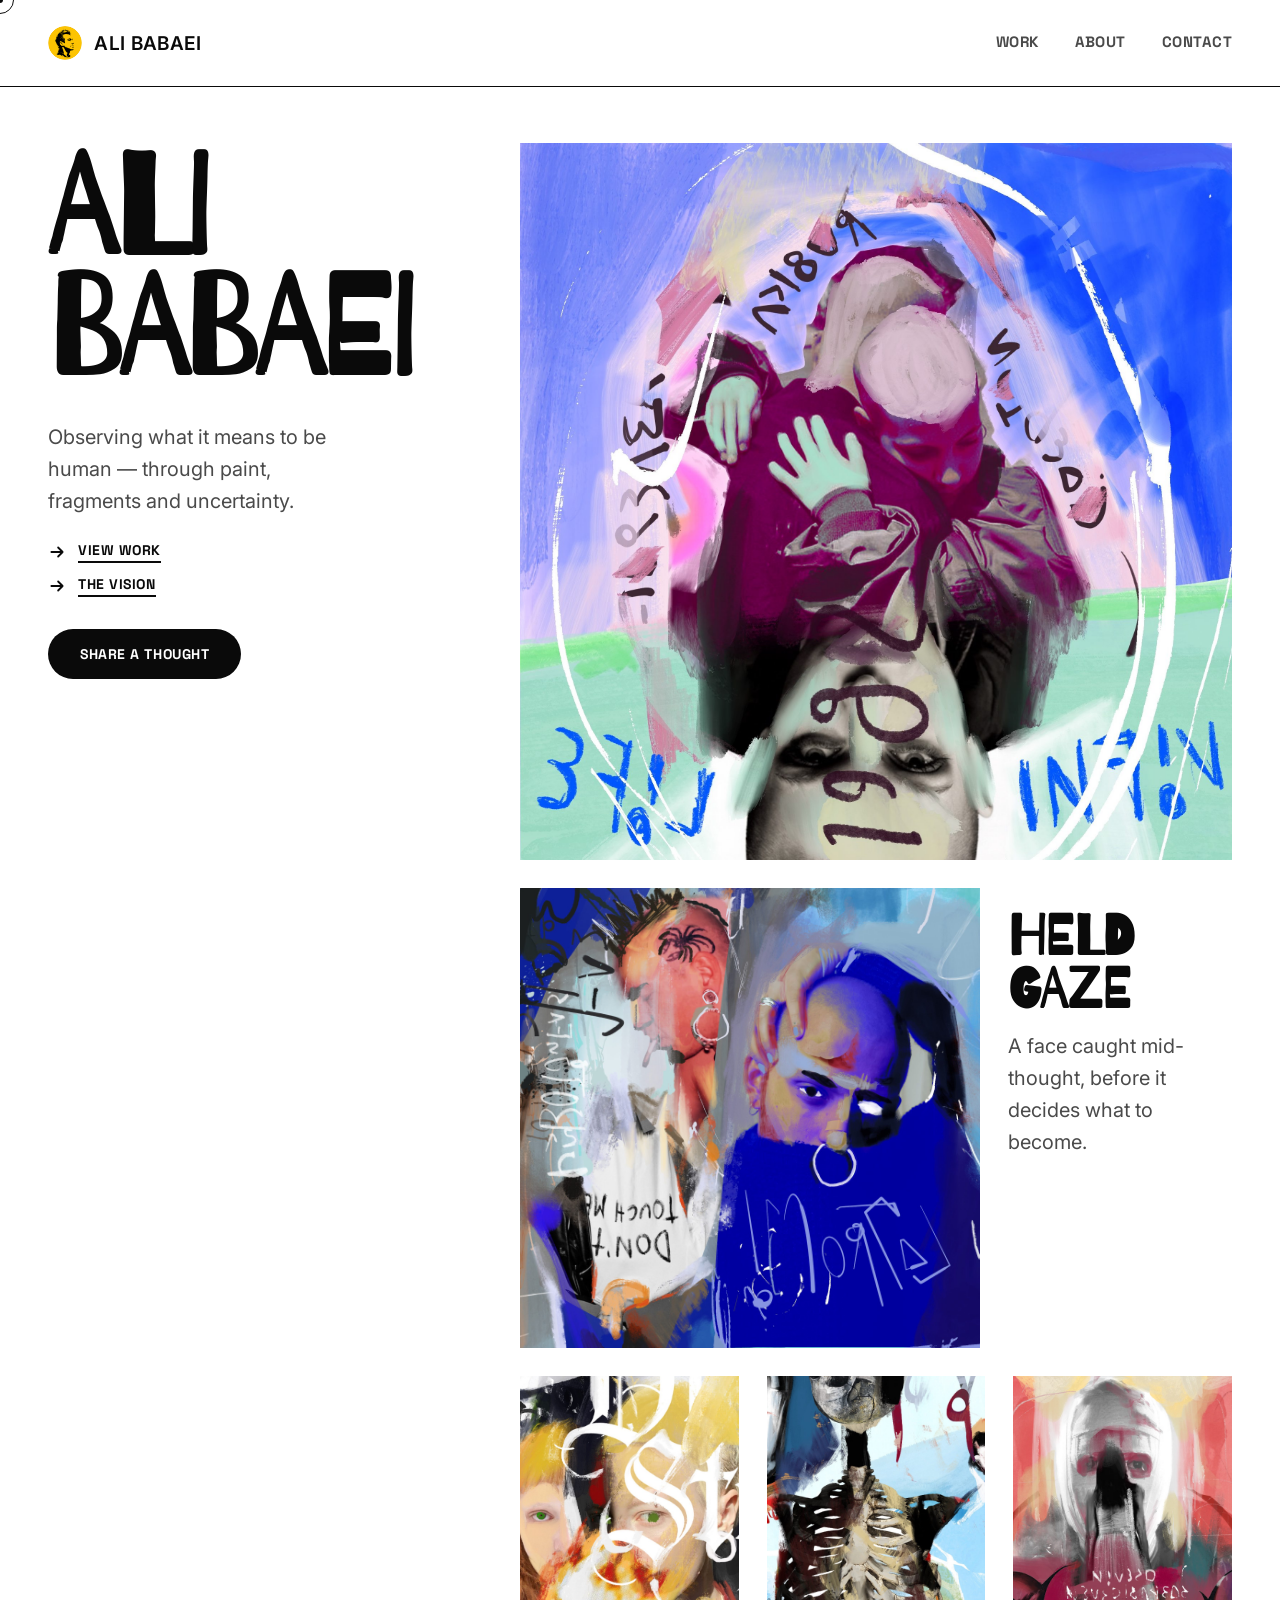
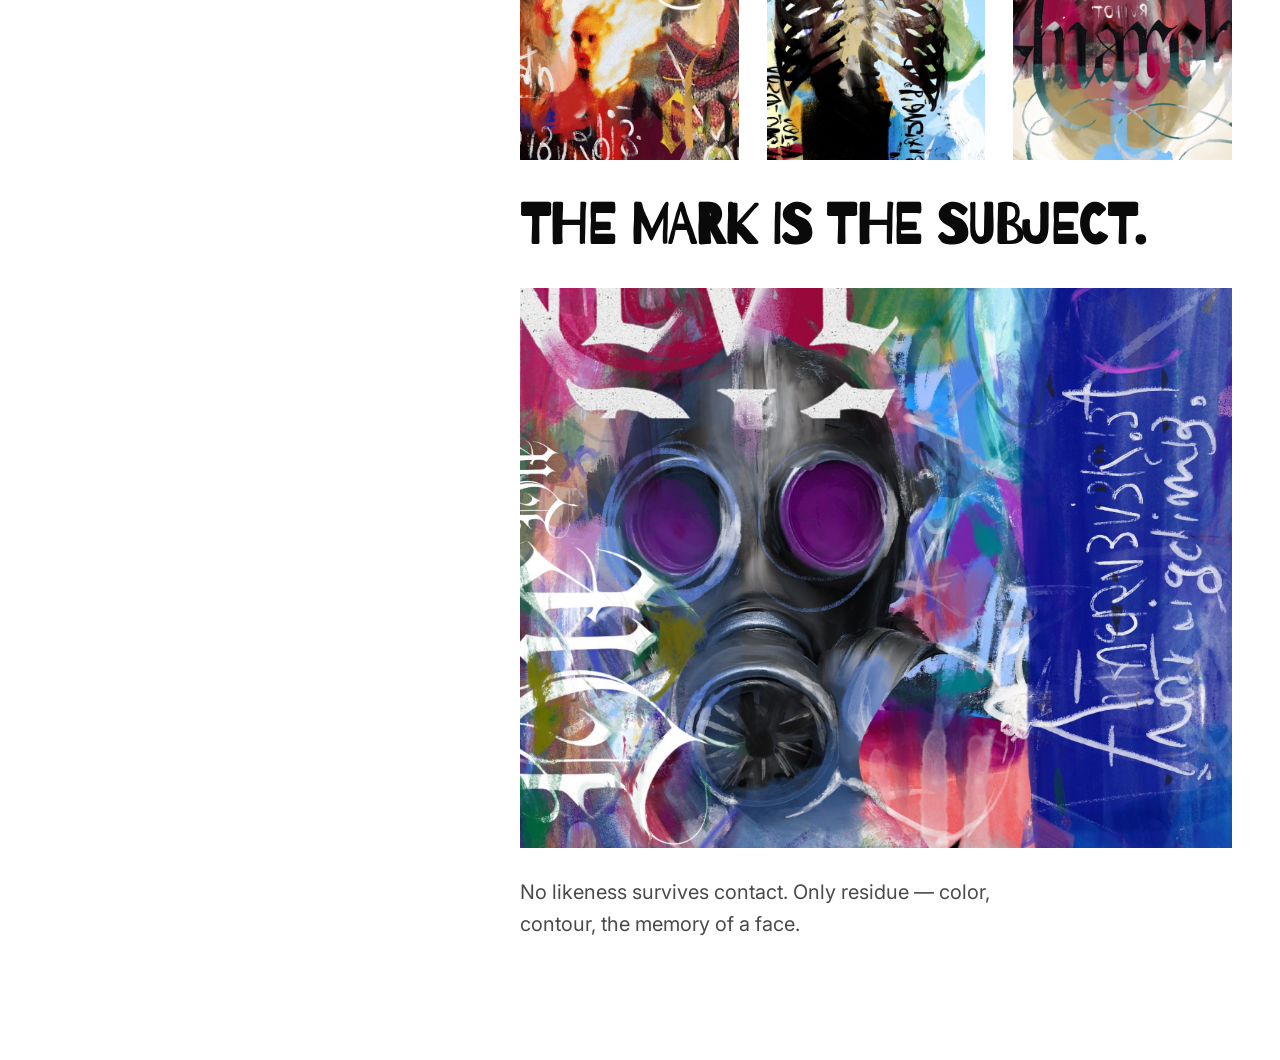
==== index.html @ 044dee49 "Rename home 'The Practice' link to 'The Vision'" ====
<!DOCTYPE html>
<html lang="en">
<head>
<!-- Microsoft Clarity -->
<script type="text/javascript">
    (function(c,l,a,r,i,t,y){
        c[a]=c[a]||function(){(c[a].q=c[a].q||[]).push(arguments)};
        t=l.createElement(r);t.async=1;t.src="https://www.clarity.ms/tag/"+i;
        y=l.getElementsByTagName(r)[0];y.parentNode.insertBefore(t,y);
    })(window, document, "clarity", "script", "xvpvw9si75");
</script>
<meta charset="utf-8">
<meta name="viewport" content="width=device-width, initial-scale=1">
<title>Ali Babaei — Designer &amp; Painter</title>
<meta name="description" content="Ali Babaei is a designer working in UX/product design, and a painter. This is his painting portfolio — portraiture, collage and raw mark-making.">
<link rel="canonical" href="https://alibabaei.art/">

<meta property="og:type" content="website">
<meta property="og:site_name" content="Ali Babaei">
<meta property="og:title" content="Ali Babaei — Designer & Painter">
<meta property="og:description" content="Ali Babaei is a designer working in UX/product design, and a painter. This is his painting portfolio — portraiture, collage and raw mark-making.">
<meta property="og:url" content="https://alibabaei.art/">
<meta property="og:image" content="https://alibabaei.art/assets/paintings/painting-10.jpg">
<meta name="twitter:card" content="summary_large_image">
<meta name="twitter:title" content="Ali Babaei — Designer & Painter">
<meta name="twitter:description" content="Ali Babaei is a designer working in UX/product design, and a painter. This is his painting portfolio.">
<meta name="twitter:image" content="https://alibabaei.art/assets/paintings/painting-10.jpg">

<link rel="icon" type="image/svg+xml" href="favicon.svg">
<link rel="preconnect" href="https://fonts.googleapis.com">
<link href="https://fonts.googleapis.com/css2?family=Barriecito&family=Space+Grotesk:wght@400;500;700&family=Inter:wght@400;500;600&display=swap" rel="stylesheet">
<link rel="stylesheet" href="css/style.css?v=6">
<script type="application/ld+json">
{
  "@context": "https://schema.org",
  "@type": "Person",
  "name": "Ali Babaei",
  "url": "https://alibabaei.art/",
  "image": "https://alibabaei.art/assets/paintings/painting-10.jpg",
  "jobTitle": "Designer & Painter",
  "description": "Ali Babaei is a designer working in UX/product design, and a painter exploring portraiture, collage and raw mark-making.",
  "email": "mailto:alibabaeinote@gmail.com"
}
</script>
</head>
<body>

<div id="root" class="root">

  <div id="cursor-dot" class="cursor-dot"></div>
  <div id="cursor-ring" class="cursor-ring"></div>

  <header class="header">
    <div id="nav-logo" class="logo" tabindex="0" role="button" aria-label="Go home">
      <img src="assets/avatar.png" alt="" class="logo-avatar">
      <span>Ali Babaei</span>
    </div>
    <nav class="nav">
      <div id="nav-work" class="nav-item" tabindex="0" role="button">Work</div>
      <div id="nav-about" class="nav-item" tabindex="0" role="button">About</div>
      <div id="nav-contact" class="nav-item" tabindex="0" role="button">Contact</div>
    </nav>
  </header>

  <main id="view"></main>

  <div id="lightbox" class="lightbox" hidden></div>

</div>

<script src="js/paintings.js?v=6"></script>
<script src="js/app.js?v=6"></script>
</body>
</html>
---- css/style.css ----
/* Ali Babaei Portfolio — design tokens (see ../DESIGN_SYSTEM.md) */
:root {
  --paper: #ffffff;
  --ink: #0a0a0a;
  --muted: #4a4a4a;
  --paper-97: rgba(255, 255, 255, .97);

  --font-display: 'Barriecito', cursive;
  --font-label: 'Space Grotesk', sans-serif;
  --font-body: 'Inter', sans-serif;

  /* Mobile type scale: multiplier applied to a desktop base size to get
     that element's minimum size on mobile (<=700px). Keeps the ratio
     explicit and in one place instead of picking mobile sizes by eye. */
  --mobile-heading-scale: 1.4;

  /* Page shell: padding shared by every top-level page section
     (Home, Gallery, About, Contact). The header sits in normal document
     flow (not fixed), so --page-pad-y is just top breathing room, not
     clearance for an overlay. */
  --page-pad-y: clamp(32px, 6vw, 56px);
  --page-pad-x: clamp(20px, 5vw, 48px);
  --page-pad-bottom: 120px;

  /* Spacing scale (4px base) — use these for gap/padding/margin instead of
     picking pixel values by eye. Named by multiplier (space-3 = 3x4 = 12px)
     so new steps can slot in without renaming existing ones. */
  --space-2: 8px;
  --space-3: 12px;
  --space-4: 16px;
  --space-5: 20px;
  --space-6: 24px;
  --space-7: 28px;
  --space-8: 32px;
  --space-9: 36px;
  --space-10: 40px;
  --space-12: 48px;

  /* Body/lede type scale — the one fluid size used for every paragraph
     that isn't a heading or small UI label (About copy, taglines, notes). */
  --font-body-size: clamp(17px, 2vw, 20px);

  /* Signature motion curve — a soft, decelerating ease used for page-enter
     and image-hover transitions. */
  --ease-signature: cubic-bezier(.16, 1, .3, 1);

  /* Radius scale */
  --radius-pill: 999px;

  /* Z-index scale, low to high */
  --z-lightbox: 900;
  --z-cursor: 9999;
}

* { box-sizing: border-box; }
html, body { margin: 0; padding: 0; }
body {
  background: var(--paper);
  font-family: var(--font-body);
  -webkit-font-smoothing: antialiased;
  color: var(--ink);
}
a { color: var(--ink); text-decoration: none; }
a:hover { color: var(--ink); }
::selection { background: var(--ink); color: var(--paper); }

@keyframes pageIn {
  from { opacity: 0; transform: translateY(28px); }
  to { opacity: 1; transform: translateY(0); }
}
@keyframes lbIn {
  from { opacity: 0; transform: scale(.94); }
  to { opacity: 1; transform: scale(1); }
}

.root {
  position: relative;
  background: var(--paper);
  min-height: 100vh;
  cursor: none;
}

/* Custom cursor */
.cursor-dot {
  position: fixed; top: 0; left: 0;
  width: 6px; height: 6px;
  margin-left: -3px; margin-top: -3px;
  background: var(--ink);
  border-radius: 50%;
  pointer-events: none;
  z-index: var(--z-cursor);
  will-change: transform;
}
.cursor-ring {
  position: fixed; top: 0; left: 0;
  width: 28px; height: 28px;
  margin-left: -14px; margin-top: -14px;
  border: 1.5px solid var(--ink);
  border-radius: 50%;
  pointer-events: none;
  z-index: var(--z-cursor);
  transition: width .2s ease, height .2s ease, margin .2s ease, border-color .2s ease;
  will-change: transform;
}
.cursor-ring.grow {
  width: 64px; height: 64px;
  margin: -32px 0 0 -32px;
}
@media (hover: none) {
  .cursor-dot, .cursor-ring { display: none; }
  .root { cursor: auto; }
}

/* Header */
.header {
  display: flex; align-items: center; justify-content: space-between;
  flex-wrap: wrap; gap: var(--space-3);
  padding: clamp(16px, 3vw, 26px) clamp(20px, 5vw, 48px);
  background: var(--paper);
  border-bottom: 1px solid var(--ink);
}
.logo {
  display: flex; align-items: center; gap: var(--space-3);
  font-family: var(--font-body);
  font-weight: 600;
  font-size: clamp(15px, 2.2vw, 19px);
  letter-spacing: .02em;
  text-transform: uppercase;
  cursor: none;
}
.logo-avatar {
  width: 1.8em; height: 1.8em;
  border-radius: 50%;
  object-fit: cover;
  display: block;
  flex: none;
}
.nav { display: flex; gap: clamp(18px, 4vw, 36px); }
.nav-item {
  font-family: var(--font-label);
  font-weight: 700;
  font-size: 15px;
  letter-spacing: .03em;
  text-transform: uppercase;
  cursor: none;
  color: var(--muted);
  border-bottom: 2px solid transparent;
  padding-bottom: 2px;
}
.nav-item.active { color: var(--ink); border-bottom-color: var(--ink); }

/* Shared page section */
.page {
  animation: pageIn .8s var(--ease-signature) both;
}

/* Label text: small bold uppercase UI chrome — buttons, nav-style links,
   gallery meta, lightbox close. Reused as-is; page-specific rules below
   only add position/spacing/extra decoration on top of this. */
.icon-link span,
.pill-button span,
.poster-head,
.lightbox-close {
  font-family: var(--font-label);
  font-weight: 700;
  font-size: 14px;
  letter-spacing: .04em;
  text-transform: uppercase;
}

/* Display heading: the site's large uppercase headline style (Barriecito).
   Used at three sizes — hero name, page titles, and H2/statement text —
   forming the display type scale documented in DESIGN_SYSTEM.md. */
.home .home-name,
.home-h2,
.home-statement div,
.page h1 {
  font-family: var(--font-display);
  font-weight: 700;
  text-transform: uppercase;
  letter-spacing: -.01em;
}

/* Muted copy: secondary paragraphs (taglines, closing lines, notes,
   captions). Shares --font-body-size with .about p — same fluid scale,
   just muted instead of ink-colored. */
.home-tagline,
.home-closing,
.home-row-text p,
.contact-note {
  font-size: var(--font-body-size);
  line-height: 1.6;
  color: var(--muted);
  margin: 0;
}

/* Home */
.home {
  padding: var(--page-pad-y) var(--page-pad-x) var(--page-pad-bottom);
  display: flex; flex-wrap: wrap; gap: var(--space-9);
}
.home-sidebar {
  /* top matches --page-pad-y exactly: once the (non-fixed) header has
     scrolled past, that's the sidebar's natural gap from the viewport top,
     so sticky engages at the same offset instead of visibly snapping.
     min-height is capped (not just calc(100vh - 220px)) so the button
     settles low on the page without the links-to-button gap ballooning
     on tall viewports. */
  position: sticky;
  top: var(--page-pad-y);
  align-self: flex-start;
  flex: 1 1 320px; min-width: 280px; max-width: 500px;
  min-height: min(420px, calc(100vh - 220px));
  display: flex; flex-direction: column; justify-content: space-between;
  gap: var(--space-8);
}
.home-sidebar-top {
  display: flex; flex-direction: column;
}
.home .home-name {
  line-height: .86;
  font-size: clamp(56px, 11vw, 160px);
  margin: 0;
}
.home-tagline {
  max-width: 320px;
  margin-top: var(--space-9);
}
.home-links { display: flex; flex-direction: column; gap: var(--space-3); margin-top: var(--space-6); }
.icon-link {
  display: flex; align-items: center; gap: var(--space-3);
  cursor: none; width: max-content;
}
.icon-link svg { display: block; flex: none; }
.icon-link span {
  border-bottom: 2px solid var(--ink);
  padding-bottom: 2px;
}
.pill-button {
  display: flex; align-items: center; justify-content: center; gap: var(--space-3);
  background: var(--ink); color: var(--paper);
  border-radius: var(--radius-pill);
  padding: var(--space-4) var(--space-8);
  cursor: none;
  transition: transform .25s ease;
  width: max-content;
}
.pill-button:hover { transform: translateY(-2px); }
@media (max-width: 700px) {
  .header {
    flex-wrap: nowrap;
    padding-left: var(--space-4);
    padding-right: var(--space-4);
  }
  .logo-avatar {
    width: 1.5em; height: 1.5em;
  }
  .nav {
    gap: var(--space-3);
  }
  .nav-item {
    font-size: 13px;
  }
  .home-sidebar {
    position: static;
    min-height: auto;
    justify-content: flex-start;
    gap: var(--space-9);
  }
  .home .home-name {
    /* min = desktop base (56px) x --mobile-heading-scale */
    font-size: clamp(calc(56px * var(--mobile-heading-scale)), 19vw, 130px);
  }
  .home-tagline {
    /* was --space-9 (36px) via gap on the desktop-authored layout, minus
       28px to tuck it under the bigger mobile name; now margin-top is the
       only spacing source, so this is that same net ~8px directly. */
    margin-top: var(--space-2);
  }
}

.home-content {
  flex: 2 1 480px; min-width: 280px;
  display: flex; flex-direction: column; gap: var(--space-7);
}
.image-tile { overflow: hidden; cursor: none; }
.image-tile img {
  width: 100%; height: 100%;
  object-fit: cover; display: block;
  transition: transform .6s ease;
}
.image-tile:hover img { transform: scale(1.05); }
.image-tile.tile-hero-a { height: clamp(320px, 56vw, 720px); }
.image-tile.tile-hero-a:hover img { transform: scale(1.03); }
.image-tile.tile-hero-b { height: clamp(240px, 36vw, 460px); }
.image-tile.tile-feat { height: clamp(220px, 30vw, 400px); }
.image-tile.tile-feat-d { height: clamp(280px, 44vw, 560px); }
.image-tile.tile-feat-d:hover img { transform: scale(1.03); }

.home-row { display: flex; flex-wrap: wrap; gap: var(--space-7); align-items: start; }
.home-row-b { flex: 1.3 1 260px; }
.home-row-text { flex: .7 1 220px; padding-top: var(--space-5); }
.home-h2 {
  font-size: clamp(30px, 5vw, 56px);
  line-height: .95;
  margin: 0 0 var(--space-4);
}
.home-grid3 {
  display: grid;
  grid-template-columns: repeat(auto-fit, minmax(180px, 1fr));
  gap: var(--space-7);
}
.home-statement {
  display: flex; flex-wrap: wrap; gap: var(--space-7); align-items: center; padding: var(--space-2) 0;
}
.home-statement div {
  flex: 1 1 240px;
  font-size: clamp(30px, 5vw, 56px);
  line-height: 1;
  margin: 0;
}
.home-closing {
  max-width: 520px;
}

/* Gallery */
.gallery {
  padding: var(--page-pad-y) var(--page-pad-x) var(--page-pad-bottom);
}
.gallery-grid {
  display: grid;
  grid-template-columns: repeat(auto-fit, minmax(240px, 1fr));
  gap: 1px;
  background: var(--ink);
  border: 1px solid var(--ink);
}
/* Above mobile: intentional exception to the single mobile breakpoint (see
   DESIGN_SYSTEM.md) — auto-fit alone flips between 2/3/4+ columns depending
   on the exact viewport width, and keeps adding columns on very wide
   screens instead of growing the tiles. Pin it to a consistent 4-across
   grid so tiles get wider, not more numerous. */
@media (min-width: 701px) {
  .gallery-grid {
    grid-template-columns: repeat(4, 1fr);
  }
}
.poster {
  padding: var(--space-6);
  height: clamp(280px, 40vw, 420px);
  display: flex; flex-direction: column;
  cursor: none;
  background: var(--paper); color: var(--ink);
}
.poster.dark { background: var(--ink); color: var(--paper); }
.poster-head {
  display: flex; justify-content: space-between;
}
.poster-image {
  flex: 1;
  display: flex; align-items: flex-end;
  overflow: hidden;
  margin-top: var(--space-5);
}
.poster-image img {
  width: 100%; height: 100%;
  object-fit: cover; display: block;
  transition: transform .6s var(--ease-signature);
}
.poster:hover .poster-image img { transform: scale(1.06); }

/* Page titles */
.page h1 {
  font-size: clamp(40px, 7vw, 96px);
  margin: 0 0 var(--space-12);
}

/* About */
.about {
  padding: var(--page-pad-y) var(--page-pad-x) var(--page-pad-bottom);
  max-width: 900px;
}
.about h1 { margin: 0 0 var(--space-10); }
.about p { font-size: var(--font-body-size); line-height: 1.6; margin: 0 0 var(--space-7); }
.about p:last-child { color: var(--muted); margin-bottom: 0; }

/* Contact */
.contact {
  padding: var(--page-pad-y) var(--page-pad-x) var(--page-pad-bottom);
  min-height: 100vh;
  display: flex; flex-direction: column; justify-content: center;
}
.contact h1 {
  font-size: clamp(48px, 10vw, 140px);
  margin: 0 0 var(--space-6);
  line-height: .9;
}
.contact-note {
  max-width: 480px;
  margin-bottom: var(--space-8);
}
.contact a {
  font-family: var(--font-label);
  font-weight: 700;
  font-size: clamp(24px, 3.4vw, 40px);
  text-decoration: underline;
  text-underline-offset: 8px;
  width: max-content;
  display: block;
  cursor: none;
}

/* Lightbox */
.lightbox {
  position: fixed; inset: 0; z-index: var(--z-lightbox);
  background: var(--paper-97);
  display: flex; align-items: center; justify-content: center;
  animation: lbIn .35s ease both;
  transition: opacity .2s var(--ease-signature);
}
.lightbox[hidden] { display: none; }
.lightbox-inner {
  position: relative; max-width: 88vw; max-height: 88vh;
  transition: transform .2s var(--ease-signature);
  touch-action: none;
}
.lightbox-inner.dragging { transition: none; }
.lightbox-inner img {
  max-width: 88vw; max-height: 88vh;
  object-fit: contain; display: block;
  box-shadow: 0 30px 80px rgba(0, 0, 0, .15);
}
.lightbox-label {
  position: absolute; bottom: -42px; left: 0;
  font-family: var(--font-label);
  font-weight: 700;
  font-size: 14px;
}
.lightbox-close,
.lightbox-prev,
.lightbox-next {
  position: fixed;
  font-family: var(--font-label);
  font-weight: 700;
  cursor: none;
}
.lightbox-close {
  top: clamp(16px, 3vw, 30px);
  right: clamp(20px, 5vw, 48px);
}
.lightbox-prev,
.lightbox-next {
  top: 50%;
  transform: translateY(-50%);
  font-size: 28px;
}
.lightbox-prev { left: clamp(12px, 4vw, 36px); }
.lightbox-next { right: clamp(12px, 4vw, 36px); }
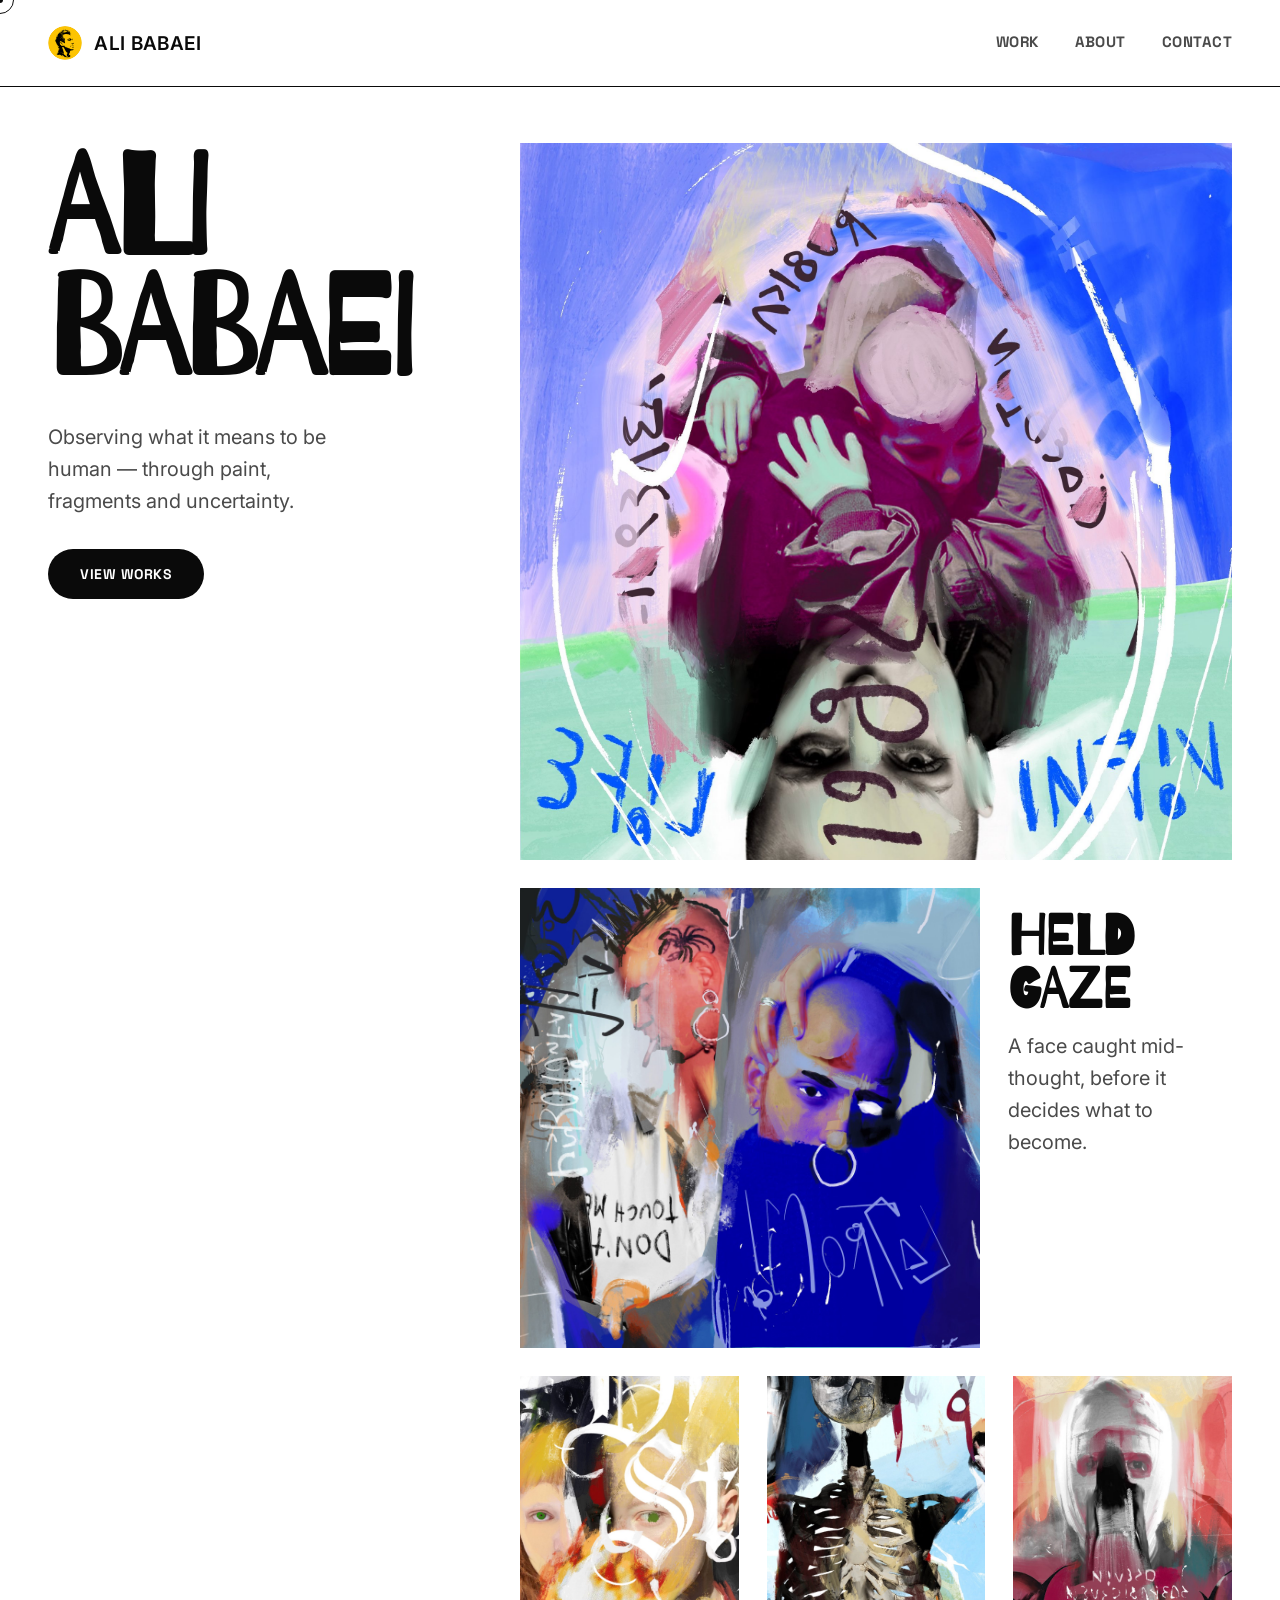
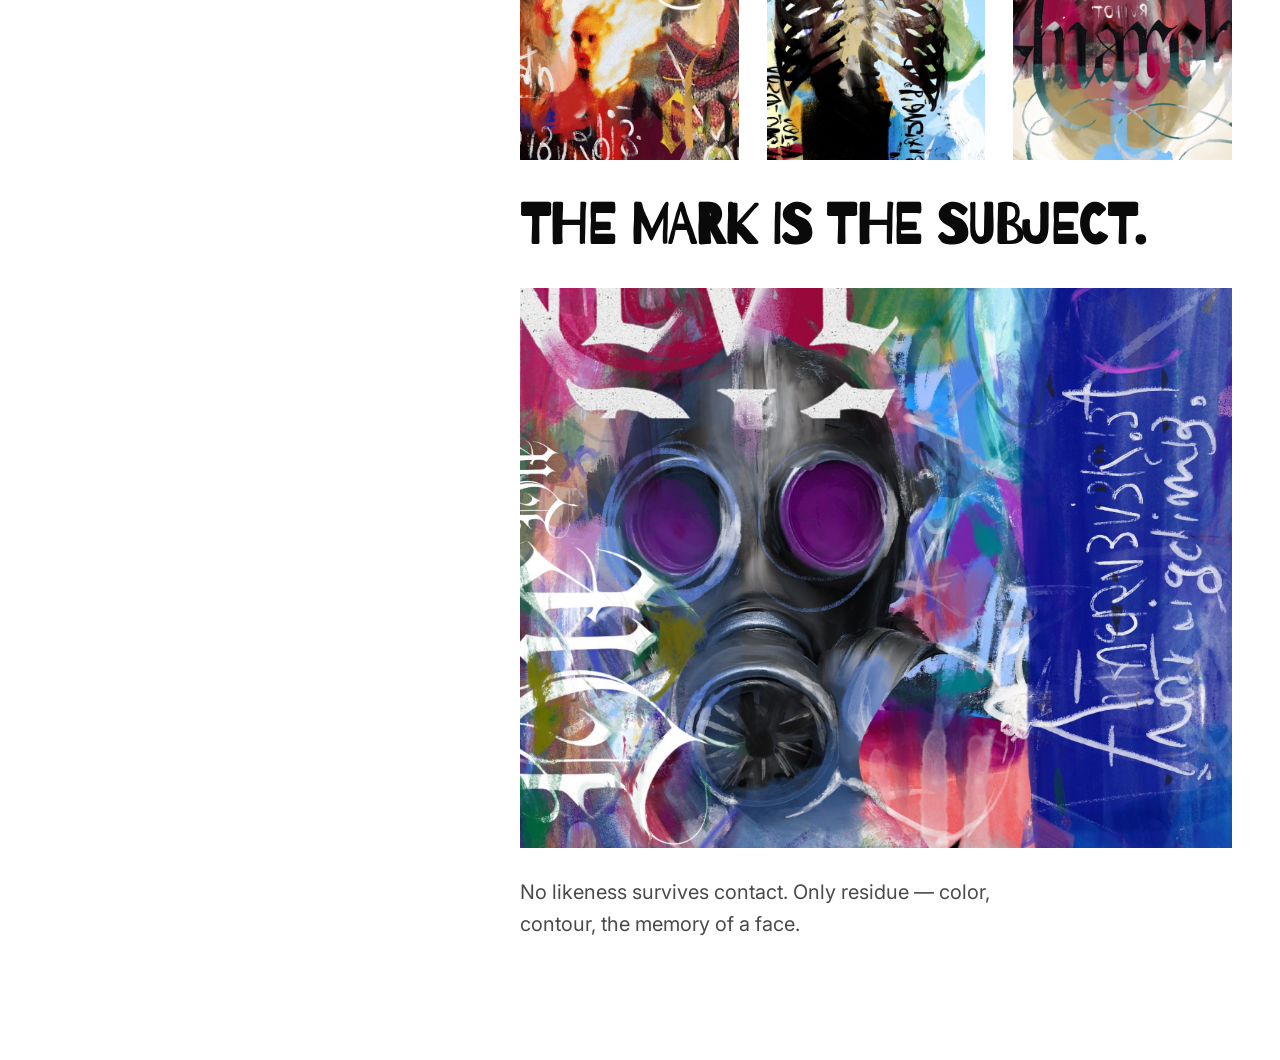
==== commit f11eae8b: "Simplify home sidebar to a single View Works CTA Removes the "View Work" / "The Vision" link row; th" ====
--- a/index.html
+++ b/index.html
@@ -29,7 +29,7 @@
 <link rel="icon" type="image/svg+xml" href="favicon.svg">
 <link rel="preconnect" href="https://fonts.googleapis.com">
 <link href="https://fonts.googleapis.com/css2?family=Barriecito&family=Space+Grotesk:wght@400;500;700&family=Inter:wght@400;500;600&display=swap" rel="stylesheet">
-<link rel="stylesheet" href="css/style.css?v=6">
+<link rel="stylesheet" href="css/style.css?v=9">
 <script type="application/ld+json">
 {
   "@context": "https://schema.org",
@@ -68,7 +68,6 @@
 
 </div>
 
-<script src="js/paintings.js?v=6"></script>
-<script src="js/app.js?v=6"></script>
+<script src="js/app.js?v=9"></script>
 </body>
 </html>
--- a/css/style.css
+++ b/css/style.css
@@ -157,7 +157,6 @@
 /* Label text: small bold uppercase UI chrome — buttons, nav-style links,
    gallery meta, lightbox close. Reused as-is; page-specific rules below
    only add position/spacing/extra decoration on top of this. */
-.icon-link span,
 .pill-button span,
 .poster-head,
 .lightbox-close {
@@ -226,16 +225,6 @@
   max-width: 320px;
   margin-top: var(--space-9);
 }
-.home-links { display: flex; flex-direction: column; gap: var(--space-3); margin-top: var(--space-6); }
-.icon-link {
-  display: flex; align-items: center; gap: var(--space-3);
-  cursor: none; width: max-content;
-}
-.icon-link svg { display: block; flex: none; }
-.icon-link span {
-  border-bottom: 2px solid var(--ink);
-  padding-bottom: 2px;
-}
 .pill-button {
   display: flex; align-items: center; justify-content: center; gap: var(--space-3);
   background: var(--ink); color: var(--paper);
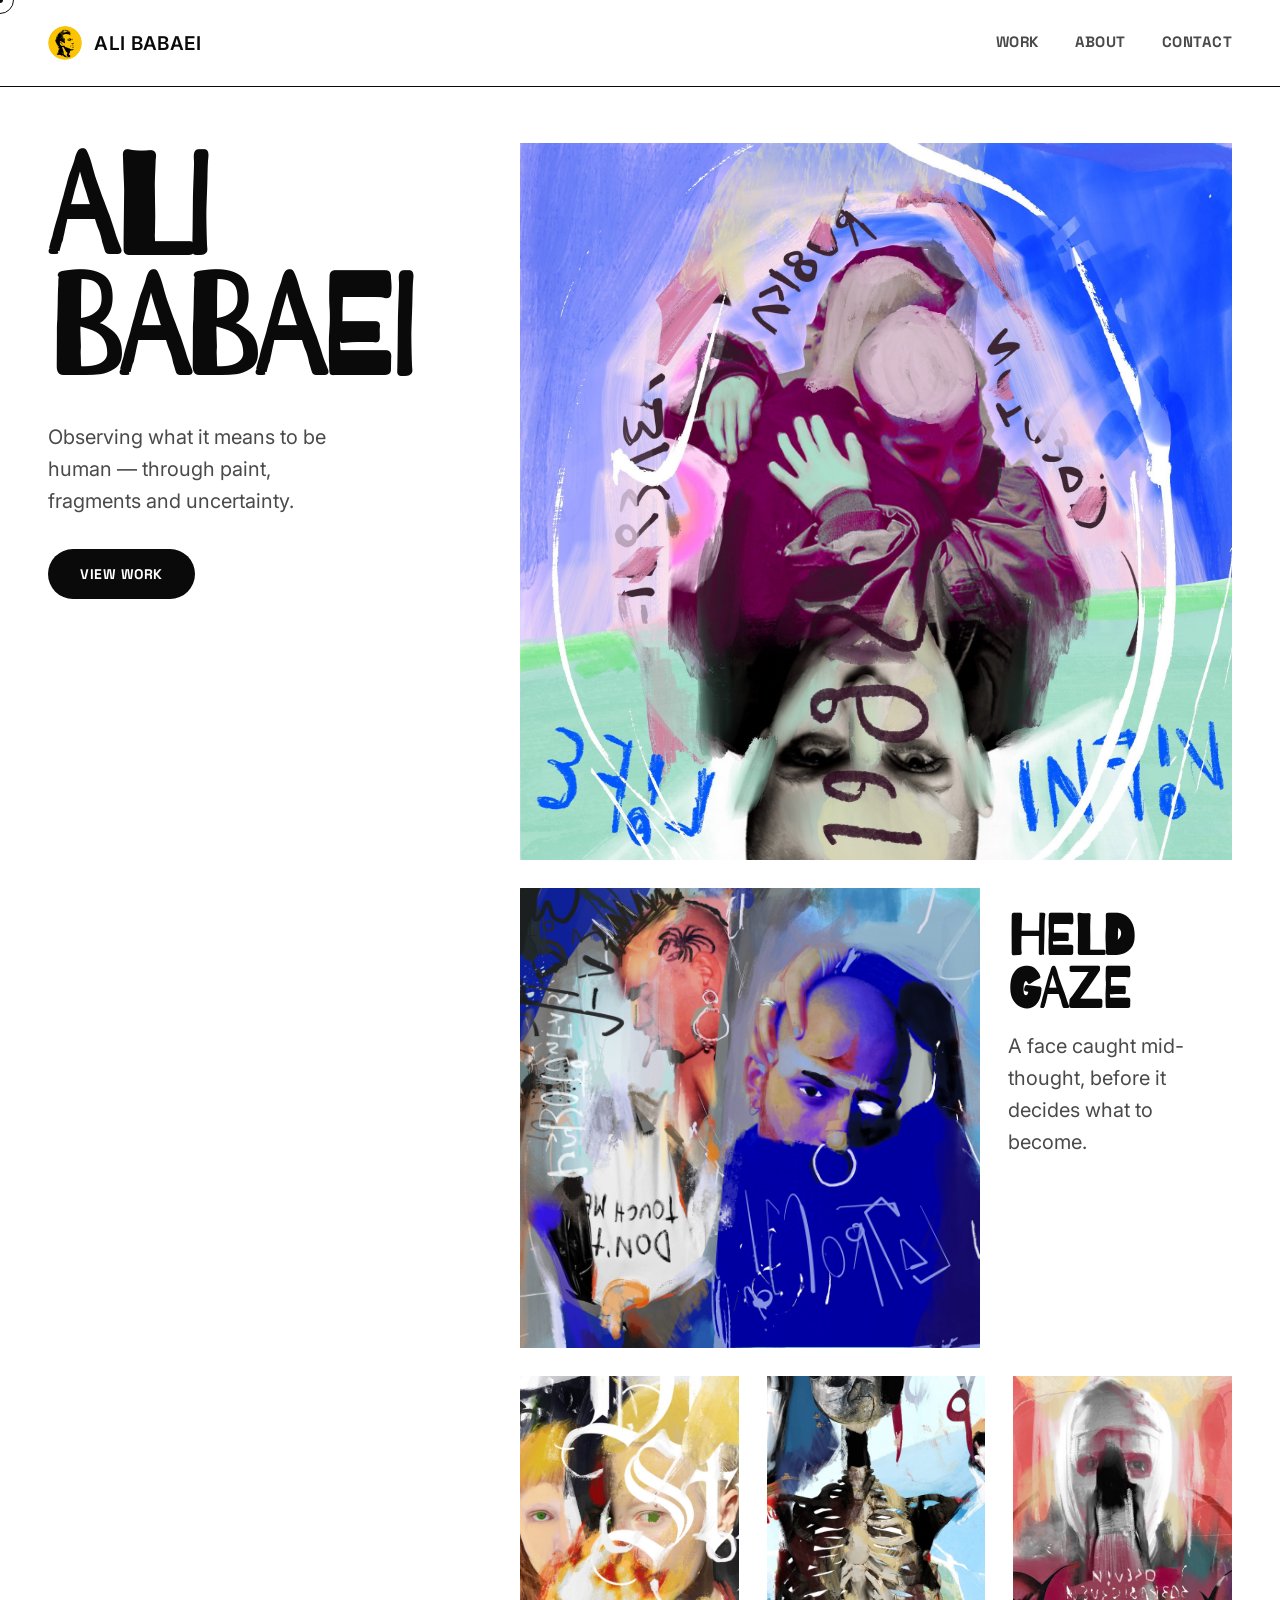
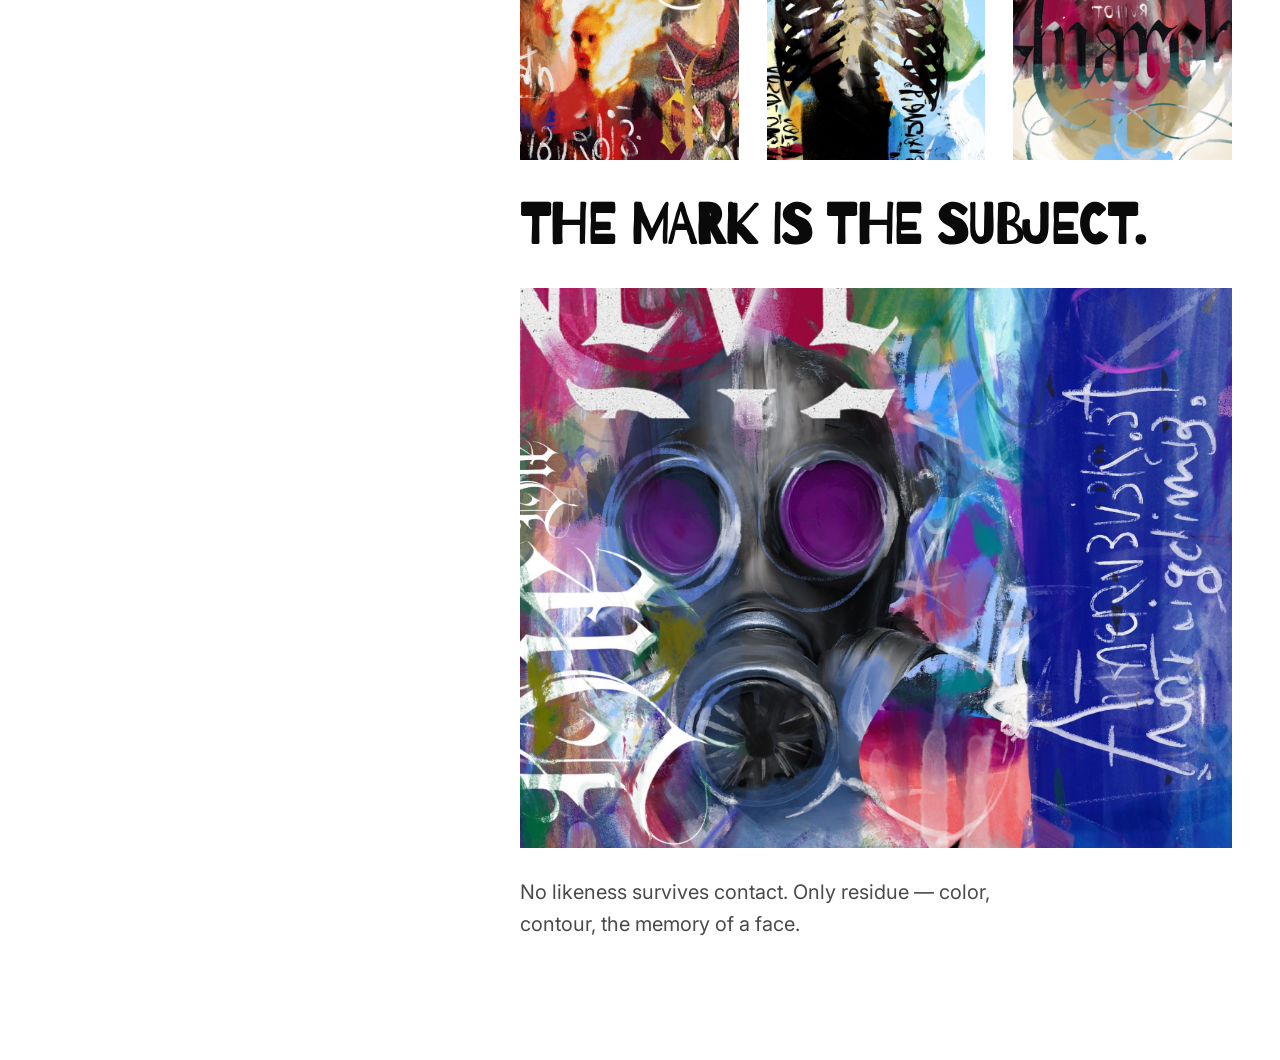
==== commit 7a867484: "Change home CTA button back to 'View Work' for consistency with nav/gallery" ====
--- a/index.html
+++ b/index.html
@@ -29,7 +29,7 @@
 <link rel="icon" type="image/svg+xml" href="favicon.svg">
 <link rel="preconnect" href="https://fonts.googleapis.com">
 <link href="https://fonts.googleapis.com/css2?family=Barriecito&family=Space+Grotesk:wght@400;500;700&family=Inter:wght@400;500;600&display=swap" rel="stylesheet">
-<link rel="stylesheet" href="css/style.css?v=9">
+<link rel="stylesheet" href="css/style.css?v=10">
 <script type="application/ld+json">
 {
   "@context": "https://schema.org",
@@ -68,6 +68,6 @@
 
 </div>
 
-<script src="js/app.js?v=9"></script>
+<script src="js/app.js?v=10"></script>
 </body>
 </html>
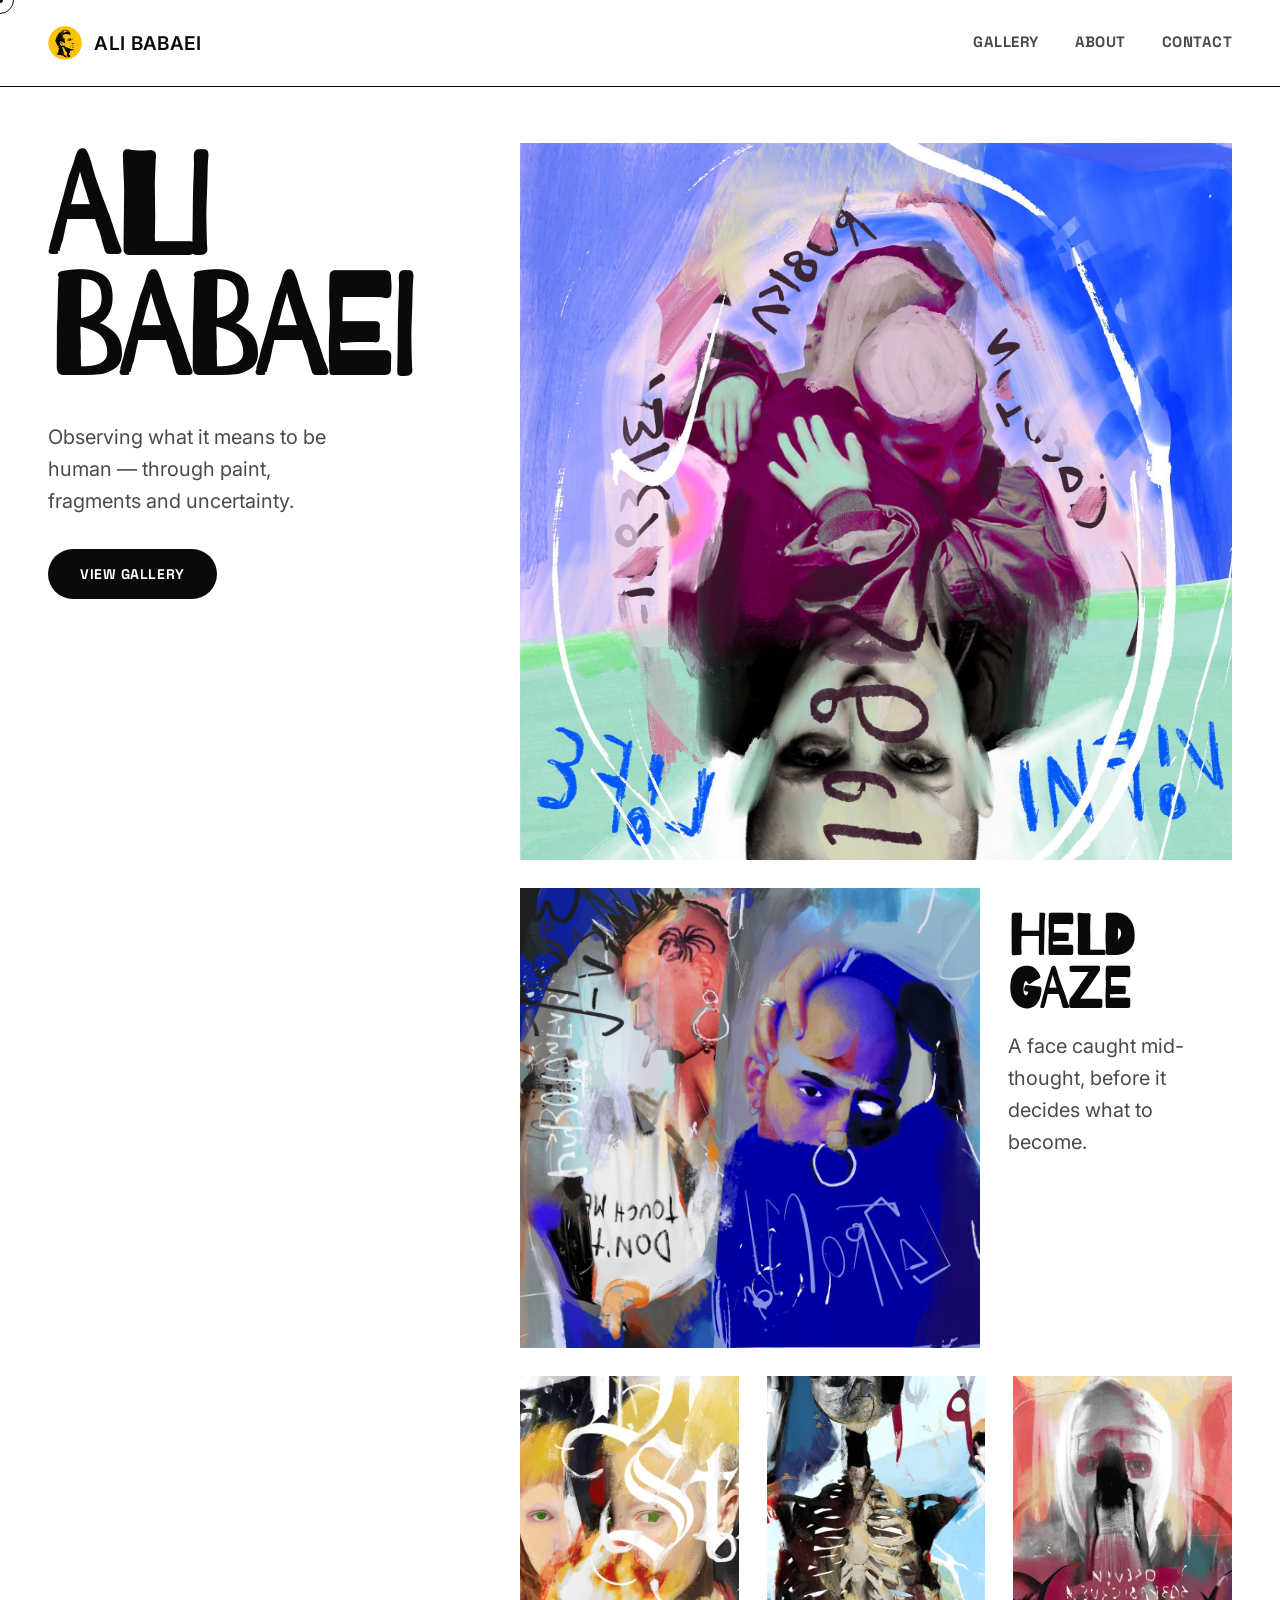
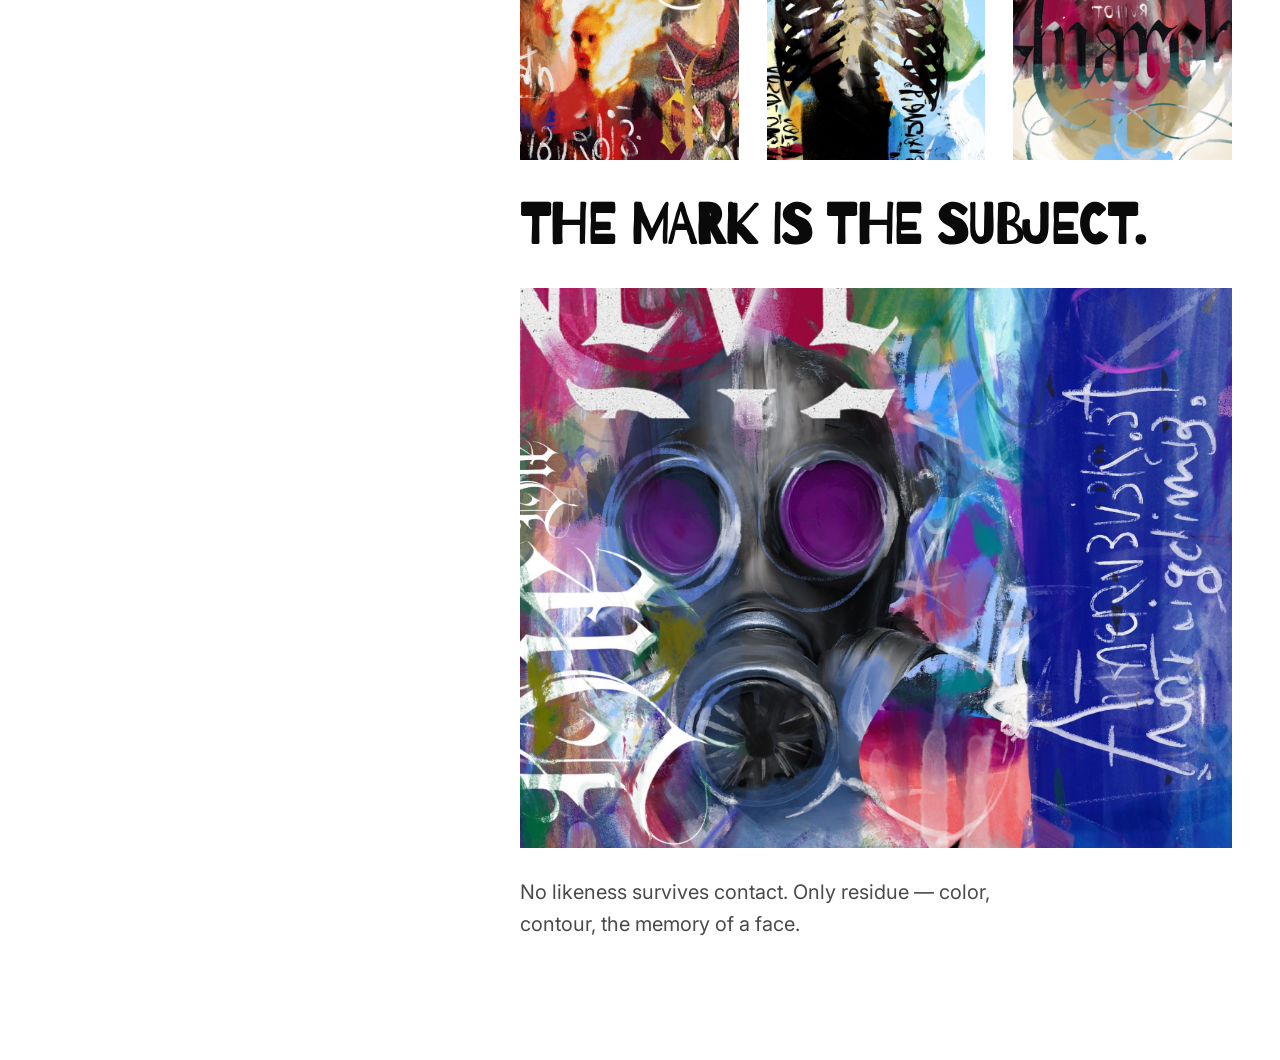
==== commit 627b51a3: "Rename Work to Gallery site-wide Nav item, home CTA, gallery page heading, hash route (#work -> #gal" ====
--- a/index.html
+++ b/index.html
@@ -29,7 +29,7 @@
 <link rel="icon" type="image/svg+xml" href="favicon.svg">
 <link rel="preconnect" href="https://fonts.googleapis.com">
 <link href="https://fonts.googleapis.com/css2?family=Barriecito&family=Space+Grotesk:wght@400;500;700&family=Inter:wght@400;500;600&display=swap" rel="stylesheet">
-<link rel="stylesheet" href="css/style.css?v=10">
+<link rel="stylesheet" href="css/style.css?v=11">
 <script type="application/ld+json">
 {
   "@context": "https://schema.org",
@@ -56,7 +56,7 @@
       <span>Ali Babaei</span>
     </div>
     <nav class="nav">
-      <div id="nav-work" class="nav-item" tabindex="0" role="button">Work</div>
+      <div id="nav-gallery" class="nav-item" tabindex="0" role="button">Gallery</div>
       <div id="nav-about" class="nav-item" tabindex="0" role="button">About</div>
       <div id="nav-contact" class="nav-item" tabindex="0" role="button">Contact</div>
     </nav>
@@ -68,6 +68,6 @@
 
 </div>
 
-<script src="js/app.js?v=10"></script>
+<script src="js/app.js?v=11"></script>
 </body>
 </html>
